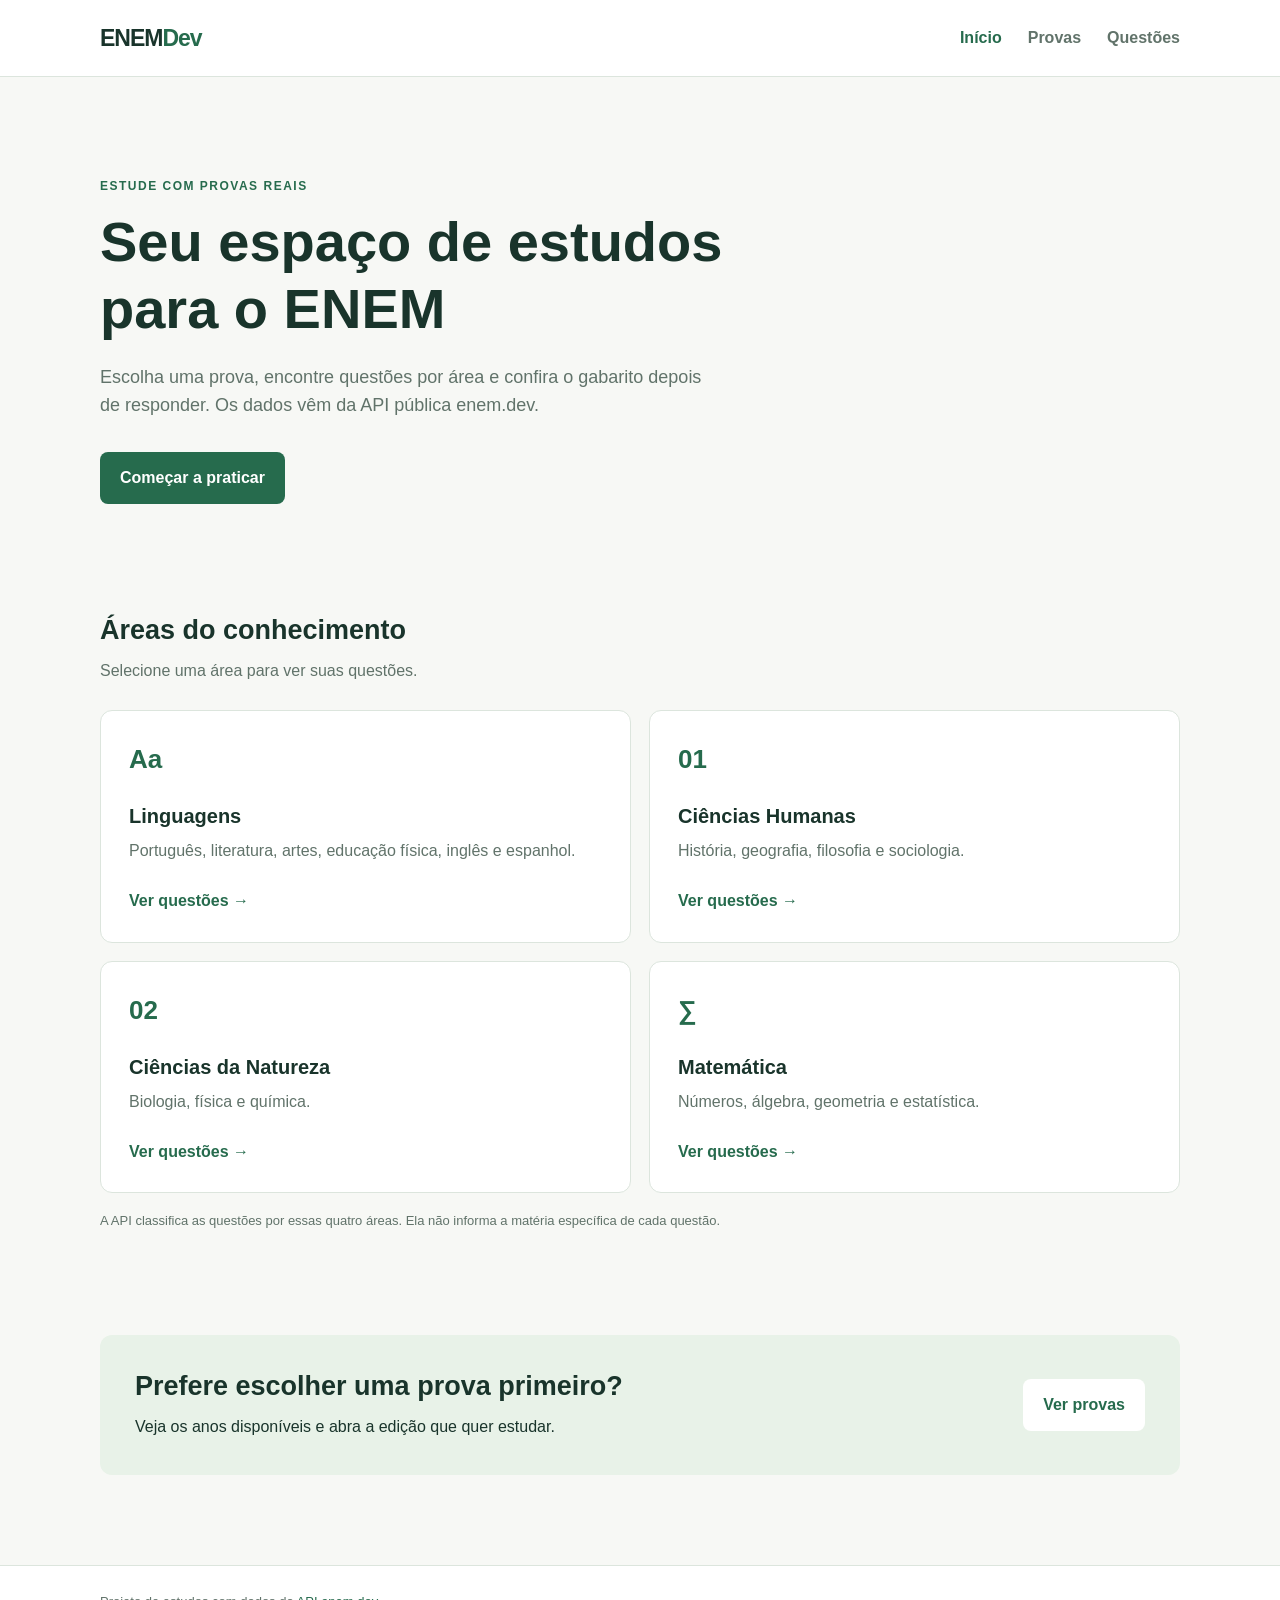
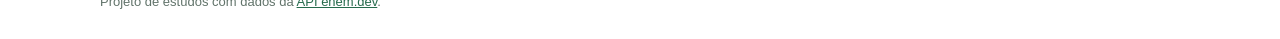
==== web/home.html @ fb2fa078 "terminar" ====
<!DOCTYPE html>
<html lang="pt-BR">

<head>
  <meta charset="UTF-8">
  <meta name="viewport" content="width=device-width, initial-scale=1.0">
  <meta name="description" content="Estude para o ENEM com provas e questões da API enem.dev.">
  <title>Início | ENEM Dev</title>
  <link rel="stylesheet" href="style.css">
</head>

<body>
  <header class="site-header">
    <div class="container header-content">
      <a class="logo" href="home.html">ENEM<span>Dev</span></a>

      <nav aria-label="Navegação principal">
        <a class="active" href="home.html">Início</a>
        <a href="enem.html">Provas</a>
        <a href="questoes.html">Questões</a>
      </nav>
    </div>
  </header>

  <main class="container">
    <section class="intro">
      <p class="tag">ESTUDE COM PROVAS REAIS</p>
      <h1>Seu espaço de estudos para o ENEM</h1>
      <p>
        Escolha uma prova, encontre questões por área e confira o gabarito
        depois de responder. Os dados vêm da API pública enem.dev.
      </p>
      <a class="button" href="questoes.html">Começar a praticar</a>
    </section>

    <section class="section">
      <div class="section-title">
        <h2>Áreas do conhecimento</h2>
        <p>Selecione uma área para ver suas questões.</p>
      </div>

      <div class="area-grid">
        <a class="area-card" href="questoes.html?area=linguagens">
          <span class="area-icon">Aa</span>
          <h3>Linguagens</h3>
          <p>Português, literatura, artes, educação física, inglês e espanhol.</p>
          <span class="card-link">Ver questões →</span>
        </a>

        <a class="area-card" href="questoes.html?area=ciencias-humanas">
          <span class="area-icon">01</span>
          <h3>Ciências Humanas</h3>
          <p>História, geografia, filosofia e sociologia.</p>
          <span class="card-link">Ver questões →</span>
        </a>

        <a class="area-card" href="questoes.html?area=ciencias-natureza">
          <span class="area-icon">02</span>
          <h3>Ciências da Natureza</h3>
          <p>Biologia, física e química.</p>
          <span class="card-link">Ver questões →</span>
        </a>

        <a class="area-card" href="questoes.html?area=matematica">
          <span class="area-icon">∑</span>
          <h3>Matemática</h3>
          <p>Números, álgebra, geometria e estatística.</p>
          <span class="card-link">Ver questões →</span>
        </a>
      </div>

      <p class="note">
        A API classifica as questões por essas quatro áreas. Ela não informa
        a matéria específica de cada questão.
      </p>
    </section>

    <section class="simple-banner">
      <div>
        <h2>Prefere escolher uma prova primeiro?</h2>
        <p>Veja os anos disponíveis e abra a edição que quer estudar.</p>
      </div>
      <a class="button button-light" href="enem.html">Ver provas</a>
    </section>
  </main>

  <footer class="site-footer">
    <div class="container">
      Projeto de estudos com dados da
      <a href="https://docs.enem.dev/introduction" target="_blank" rel="noopener noreferrer">API enem.dev</a>.
    </div>
  </footer>
</body>

</html>
---- web/style.css ----
:root {
  --background: #f7f8f5;
  --surface: #ffffff;
  --text: #19342b;
  --muted: #61736a;
  --border: #dce5dd;
  --green: #266b4d;
  --light-green: #e8f2e8;
}

* {
  box-sizing: border-box;
}

body {
  margin: 0;
  background: var(--background);
  color: var(--text);
  font-family: Arial, Helvetica, sans-serif;
  line-height: 1.6;
}

button,
select {
  font: inherit;
}

a {
  color: inherit;
  text-decoration: none;
}

img {
  max-width: 100%;
  height: auto;
}

[hidden] {
  display: none !important;
}

.container {
  width: min(1080px, calc(100% - 40px));
  margin: 0 auto;
}

.site-header {
  background: var(--surface);
  border-bottom: 1px solid var(--border);
}

.header-content {
  min-height: 76px;
  display: flex;
  align-items: center;
  justify-content: space-between;
  gap: 24px;
}

.logo {
  font-size: 23px;
  font-weight: 800;
  letter-spacing: -1px;
}

.logo span {
  color: var(--green);
}

nav {
  display: flex;
  gap: 26px;
}

nav a {
  color: var(--muted);
  font-weight: 600;
}

nav a:hover,
nav a.active {
  color: var(--green);
}

h1,
h2,
h3 {
  line-height: 1.2;
}

h1 {
  font-size: clamp(36px, 5vw, 56px);
  margin: 12px 0 20px;
}

h2 {
  font-size: 27px;
  margin: 0 0 12px;
}

h3 {
  font-size: 20px;
  margin: 0 0 10px;
}

p {
  margin-top: 0;
}

.tag {
  color: var(--green);
  font-size: 12px;
  font-weight: 800;
  letter-spacing: 1.5px;
}

.intro {
  padding: 100px 0 110px;
  max-width: 720px;
}

.intro > p:not(.tag),
.page-heading > p:not(.tag) {
  color: var(--muted);
  font-size: 18px;
  max-width: 620px;
}

.button {
  display: inline-block;
  border: 0;
  border-radius: 8px;
  background: var(--green);
  color: white;
  padding: 13px 20px;
  font-weight: 700;
  cursor: pointer;
}

.button:hover {
  background: #1b523a;
}

.intro .button {
  margin-top: 14px;
}

.section {
  padding-bottom: 90px;
}

.section-title {
  margin-bottom: 26px;
}

.section-title p,
.note {
  color: var(--muted);
}

.area-grid {
  display: grid;
  grid-template-columns: repeat(2, 1fr);
  gap: 18px;
}

.area-card,
.exam-card,
.question-card,
.detail-box {
  background: var(--surface);
  border: 1px solid var(--border);
  border-radius: 12px;
}

.area-card {
  padding: 28px;
}

.area-card:hover,
.exam-card:hover,
.question-card:hover {
  border-color: var(--green);
}

.area-icon {
  display: inline-block;
  margin-bottom: 24px;
  color: var(--green);
  font-size: 26px;
  font-weight: 800;
}

.area-card p {
  color: var(--muted);
  margin-bottom: 24px;
}

.card-link {
  color: var(--green);
  font-weight: 700;
}

.note {
  font-size: 13px;
  margin-top: 18px;
}

.simple-banner {
  display: flex;
  justify-content: space-between;
  align-items: center;
  gap: 25px;
  margin-bottom: 90px;
  padding: 35px;
  border-radius: 12px;
  background: var(--light-green);
}

.simple-banner p {
  margin-bottom: 0;
}

.button-light {
  background: white;
  color: var(--green);
  white-space: nowrap;
}

.button-light:hover {
  background: #f5faf5;
}

.page-content {
  min-height: calc(100vh - 155px);
  padding-top: 70px;
  padding-bottom: 100px;
}

.page-heading {
  margin-bottom: 45px;
}

.status {
  padding: 16px;
  border-radius: 8px;
  background: var(--light-green);
  color: var(--green);
}

.status.error {
  background: #fff0e9;
  color: #8a3b24;
}

.exam-grid {
  display: grid;
  grid-template-columns: repeat(3, 1fr);
  gap: 16px;
}

.exam-card {
  padding: 25px;
  text-align: left;
  cursor: pointer;
}

.exam-card strong {
  display: block;
  font-size: 26px;
  margin-bottom: 10px;
}

.exam-card span {
  color: var(--muted);
  font-size: 14px;
}

.detail-box {
  margin-top: 35px;
  padding: 30px;
  scroll-margin-top: 24px;
}

.detail-box p {
  color: var(--muted);
}

.chips {
  display: flex;
  flex-wrap: wrap;
  gap: 8px;
  margin: 22px 0 28px;
}

.chips span {
  border-radius: 30px;
  background: var(--light-green);
  padding: 8px 12px;
  color: var(--green);
  font-size: 13px;
  font-weight: 700;
}

.filters {
  display: grid;
  grid-template-columns: repeat(3, 1fr);
  gap: 16px;
}

.filters label {
  font-size: 14px;
  font-weight: 700;
}

.filters select {
  display: block;
  width: 100%;
  margin-top: 8px;
  padding: 12px;
  border: 1px solid var(--border);
  border-radius: 8px;
  background: white;
  color: var(--text);
}

.question-list {
  display: grid;
  gap: 12px;
}

.question-card {
  width: 100%;
  padding: 18px 22px;
  text-align: left;
  cursor: pointer;
}

.question-card strong {
  display: block;
  font-size: 17px;
}

.question-card span {
  color: var(--muted);
  font-size: 13px;
}

.pagination {
  display: flex;
  justify-content: space-between;
  align-items: center;
  gap: 12px;
  margin-top: 25px;
}

.pagination button,
.close-button {
  border: 1px solid var(--border);
  border-radius: 8px;
  background: white;
  padding: 9px 13px;
  cursor: pointer;
}

.pagination button:disabled {
  opacity: 0.4;
  cursor: default;
}

.detail-header {
  display: flex;
  justify-content: space-between;
  gap: 16px;
}

.close-button {
  align-self: flex-start;
  font-size: 24px;
  line-height: 1;
}

.question-detail #enunciado p,
.question-detail #enunciado div {
  color: var(--text);
}

.question-detail img {
  display: block;
  max-height: 500px;
  margin: 16px 0;
}

.alternative {
  display: flex;
  gap: 14px;
  width: 100%;
  margin-top: 10px;
  padding: 14px;
  border: 1px solid var(--border);
  border-radius: 8px;
  background: white;
  text-align: left;
  cursor: pointer;
}

.alternative strong {
  color: var(--green);
}

.alternative.correct {
  border-color: #41905d;
  background: #ebf7ee;
}

.alternative.wrong {
  border-color: #d2785c;
  background: #fff0e9;
}

.answer-message {
  margin: 20px 0 0;
  font-weight: 700;
}

.site-footer {
  border-top: 1px solid var(--border);
  background: white;
  color: var(--muted);
  font-size: 13px;
  padding: 26px 0;
}

.site-footer a {
  color: var(--green);
  text-decoration: underline;
}

@media (max-width: 700px) {
  .header-content,
  .simple-banner {
    flex-direction: column;
    align-items: flex-start;
    padding-top: 18px;
    padding-bottom: 18px;
  }

  nav {
    gap: 18px;
  }

  .intro {
    padding: 70px 0;
  }

  .area-grid,
  .exam-grid,
  .filters {
    grid-template-columns: 1fr;
  }

  .page-content {
    padding-top: 50px;
  }
}
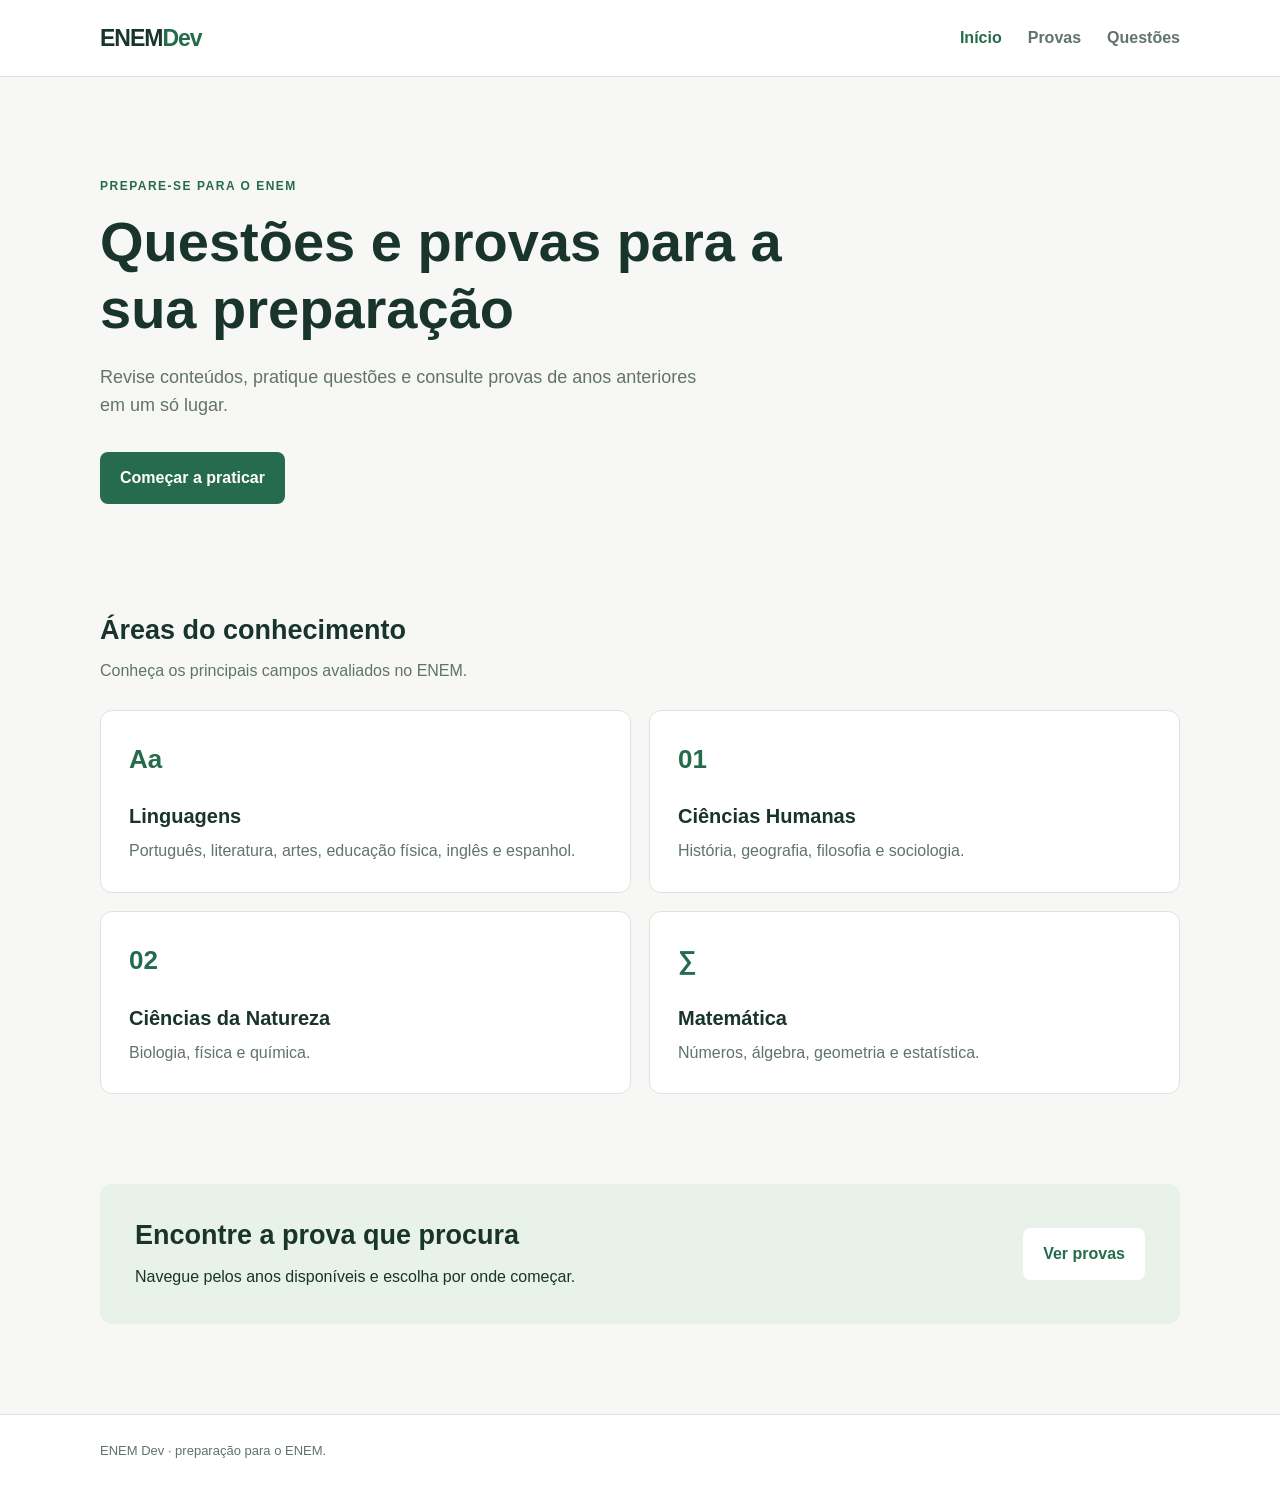
==== commit 8d1c7949: "site enemdev" ====
--- a/web/home.html
+++ b/web/home.html
@@ -4,7 +4,7 @@
 <head>
   <meta charset="UTF-8">
   <meta name="viewport" content="width=device-width, initial-scale=1.0">
-  <meta name="description" content="Estude para o ENEM com provas e questões da API enem.dev.">
+  <meta name="description" content="Pratique com provas e questões de anos anteriores do ENEM.">
   <title>Início | ENEM Dev</title>
   <link rel="stylesheet" href="style.css">
 </head>
@@ -24,11 +24,11 @@
 
   <main class="container">
     <section class="intro">
-      <p class="tag">ESTUDE COM PROVAS REAIS</p>
-      <h1>Seu espaço de estudos para o ENEM</h1>
+      <p class="tag">PREPARE-SE PARA O ENEM</p>
+      <h1>Questões e provas para a sua preparação</h1>
       <p>
-        Escolha uma prova, encontre questões por área e confira o gabarito
-        depois de responder. Os dados vêm da API pública enem.dev.
+        Revise conteúdos, pratique questões e consulte provas de anos anteriores
+        em um só lugar.
       </p>
       <a class="button" href="questoes.html">Começar a praticar</a>
     </section>
@@ -36,49 +36,40 @@
     <section class="section">
       <div class="section-title">
         <h2>Áreas do conhecimento</h2>
-        <p>Selecione uma área para ver suas questões.</p>
+        <p>Conheça os principais campos avaliados no ENEM.</p>
       </div>
 
       <div class="area-grid">
-        <a class="area-card" href="questoes.html?area=linguagens">
+        <article class="area-card">
           <span class="area-icon">Aa</span>
           <h3>Linguagens</h3>
           <p>Português, literatura, artes, educação física, inglês e espanhol.</p>
-          <span class="card-link">Ver questões →</span>
-        </a>
+        </article>
 
-        <a class="area-card" href="questoes.html?area=ciencias-humanas">
+        <article class="area-card">
           <span class="area-icon">01</span>
           <h3>Ciências Humanas</h3>
           <p>História, geografia, filosofia e sociologia.</p>
-          <span class="card-link">Ver questões →</span>
-        </a>
+        </article>
 
-        <a class="area-card" href="questoes.html?area=ciencias-natureza">
+        <article class="area-card">
           <span class="area-icon">02</span>
           <h3>Ciências da Natureza</h3>
           <p>Biologia, física e química.</p>
-          <span class="card-link">Ver questões →</span>
-        </a>
+        </article>
 
-        <a class="area-card" href="questoes.html?area=matematica">
+        <article class="area-card">
           <span class="area-icon">∑</span>
           <h3>Matemática</h3>
           <p>Números, álgebra, geometria e estatística.</p>
-          <span class="card-link">Ver questões →</span>
-        </a>
+        </article>
       </div>
-
-      <p class="note">
-        A API classifica as questões por essas quatro áreas. Ela não informa
-        a matéria específica de cada questão.
-      </p>
     </section>
 
     <section class="simple-banner">
       <div>
-        <h2>Prefere escolher uma prova primeiro?</h2>
-        <p>Veja os anos disponíveis e abra a edição que quer estudar.</p>
+        <h2>Encontre a prova que procura</h2>
+        <p>Navegue pelos anos disponíveis e escolha por onde começar.</p>
       </div>
       <a class="button button-light" href="enem.html">Ver provas</a>
     </section>
@@ -86,8 +77,7 @@
 
   <footer class="site-footer">
     <div class="container">
-      Projeto de estudos com dados da
-      <a href="https://docs.enem.dev/introduction" target="_blank" rel="noopener noreferrer">API enem.dev</a>.
+      ENEM Dev · preparação para o ENEM.
     </div>
   </footer>
 </body>
--- a/web/style.css
+++ b/web/style.css
@@ -177,7 +177,6 @@
   padding: 28px;
 }
 
-.area-card:hover,
 .exam-card:hover,
 .question-card:hover {
   border-color: var(--green);
@@ -193,12 +192,7 @@
 
 .area-card p {
   color: var(--muted);
-  margin-bottom: 24px;
-}
-
-.card-link {
-  color: var(--green);
-  font-weight: 700;
+  margin-bottom: 0;
 }
 
 .note {
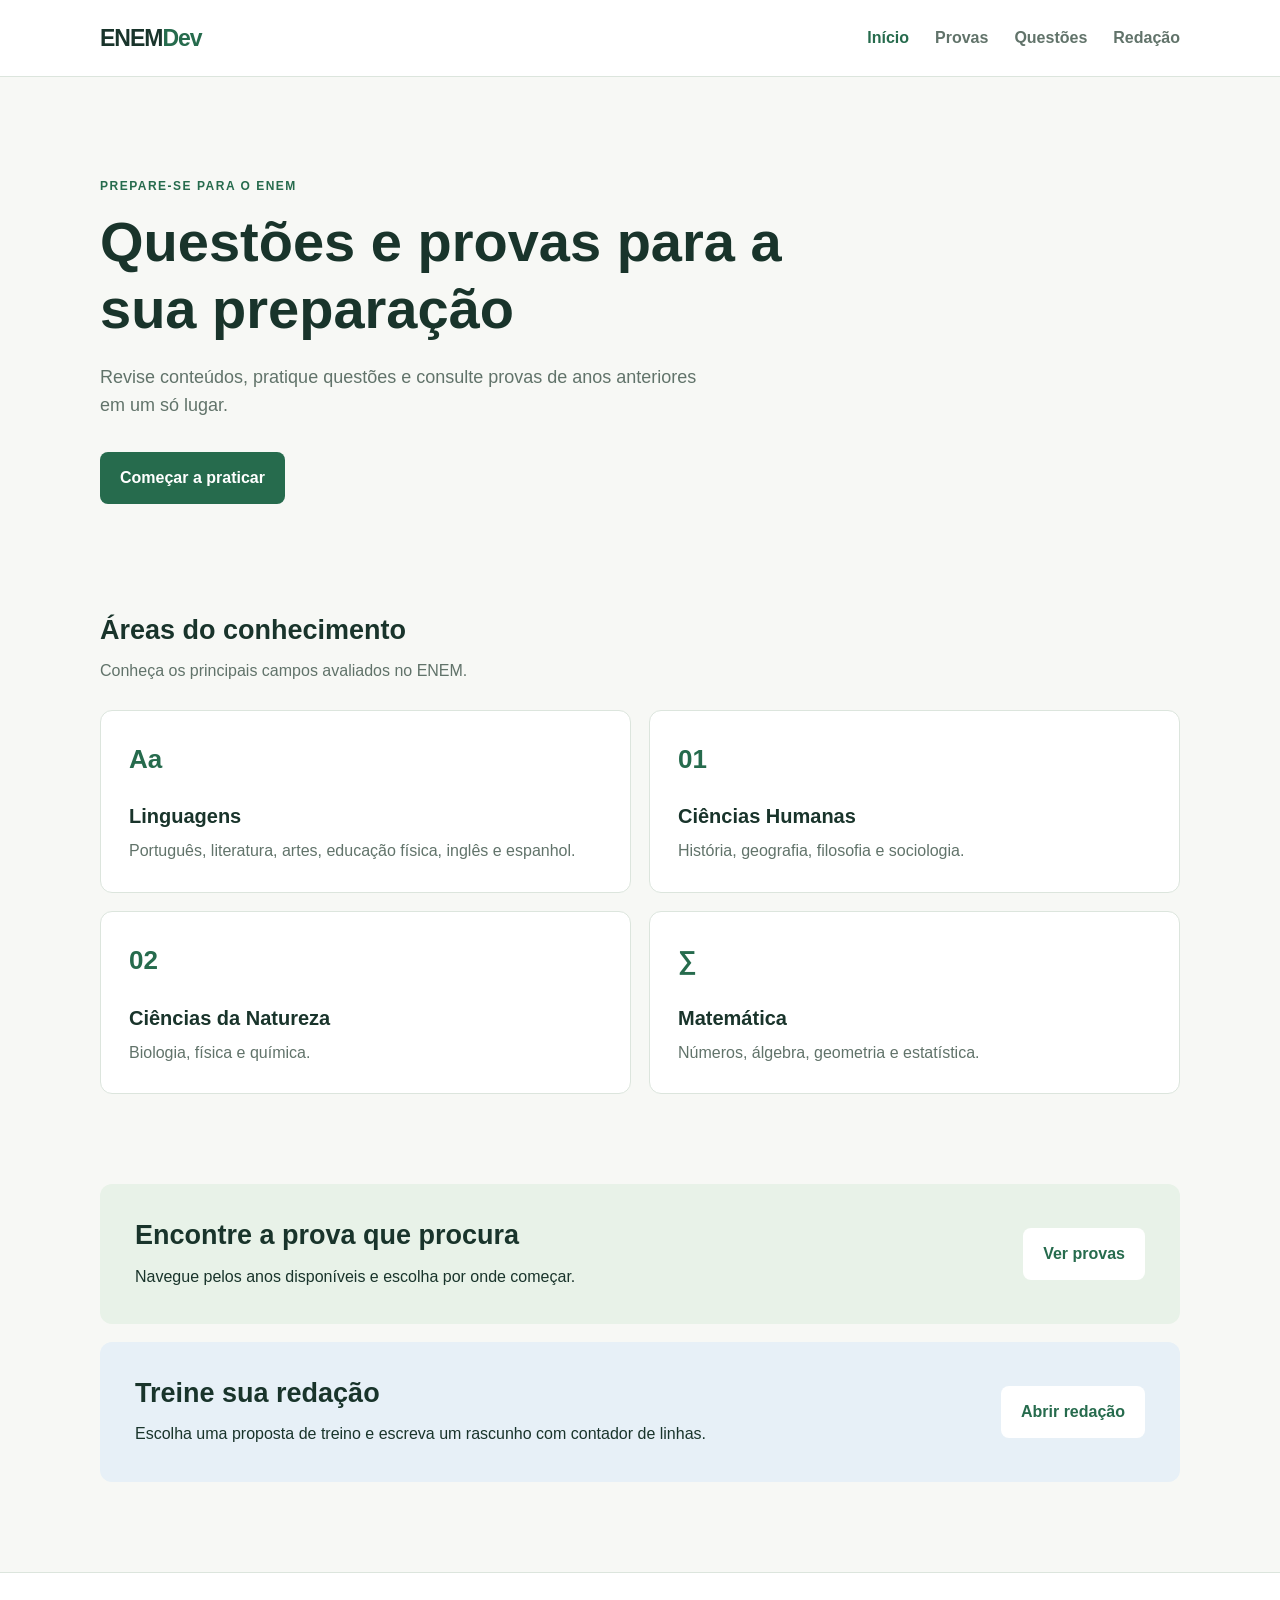
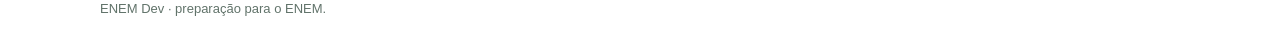
==== commit 0963a87e: "redacao" ====
--- a/web/home.html
+++ b/web/home.html
@@ -18,6 +18,7 @@
         <a class="active" href="home.html">Início</a>
         <a href="enem.html">Provas</a>
         <a href="questoes.html">Questões</a>
+        <a href="redacao.html">Redação</a>
       </nav>
     </div>
   </header>
@@ -66,12 +67,20 @@
       </div>
     </section>
 
-    <section class="simple-banner">
+    <section class="simple-banner proof-banner">
       <div>
         <h2>Encontre a prova que procura</h2>
         <p>Navegue pelos anos disponíveis e escolha por onde começar.</p>
       </div>
       <a class="button button-light" href="enem.html">Ver provas</a>
+    </section>
+
+    <section class="simple-banner writing-banner">
+      <div>
+        <h2>Treine sua redação</h2>
+        <p>Escolha uma proposta de treino e escreva um rascunho com contador de linhas.</p>
+      </div>
+      <a class="button button-light" href="redacao.html">Abrir redação</a>
     </section>
   </main>
 
--- a/web/style.css
+++ b/web/style.css
@@ -215,6 +215,14 @@
   margin-bottom: 0;
 }
 
+.proof-banner {
+  margin-bottom: 18px;
+}
+
+.writing-banner {
+  background: #e7f0f7;
+}
+
 .button-light {
   background: white;
   color: var(--green);
@@ -362,16 +370,79 @@
   cursor: default;
 }
 
-.detail-header {
+.question-detail {
+  position: fixed;
+  inset: 0;
+  width: 100vw;
+  height: 100vh;
+  height: 100dvh;
+  max-width: none;
+  max-height: none;
+  margin: 0;
+  padding: 0;
+  border: 0;
+  border-radius: 0;
+  background: var(--background);
+  color: var(--text);
+  overflow-y: auto;
+}
+
+body.question-open {
+  overflow: hidden;
+}
+
+.question-topbar {
+  position: sticky;
+  top: 0;
+  z-index: 2;
+  background: white;
+  border-bottom: 1px solid var(--border);
+}
+
+.question-topbar-inner {
   display: flex;
+  align-items: center;
   justify-content: space-between;
+  width: min(1080px, 100%);
+  min-height: 72px;
+  margin: 0 auto;
+  padding: 12px 24px;
   gap: 16px;
 }
 
+.question-topbar-inner > span {
+  color: var(--muted);
+  font-size: 14px;
+  font-weight: 700;
+}
+
+.question-topbar-actions {
+  display: flex;
+  align-items: center;
+  gap: 10px;
+}
+
+.question-topbar-actions .button,
+.question-topbar-actions .secondary-button {
+  padding: 9px 13px;
+}
+
 .close-button {
-  align-self: flex-start;
   font-size: 24px;
   line-height: 1;
+}
+
+.question-content {
+  width: min(860px, calc(100% - 40px));
+  margin: 32px auto 80px;
+  padding: 34px;
+  border: 1px solid var(--border);
+  border-radius: 12px;
+  background: white;
+}
+
+.question-content h2 {
+  margin-bottom: 26px;
 }
 
 .question-detail #enunciado p,
@@ -417,6 +488,17 @@
   font-weight: 700;
 }
 
+.question-topbar-actions button:disabled {
+  opacity: 0.5;
+  cursor: wait;
+}
+
+.question-end {
+  margin-top: 24px;
+  color: var(--green);
+  font-weight: 700;
+}
+
 .site-footer {
   border-top: 1px solid var(--border);
   background: white;
@@ -428,6 +510,267 @@
 .site-footer a {
   color: var(--green);
   text-decoration: underline;
+}
+
+.writing-info {
+  padding: 24px 28px;
+  border: 1px solid #cbded1;
+  border-radius: 12px;
+  background: var(--light-green);
+}
+
+.writing-info p {
+  max-width: 820px;
+  margin: 8px 0;
+}
+
+.writing-info a {
+  color: var(--green);
+  font-weight: 700;
+  text-decoration: underline;
+}
+
+.writing-section {
+  padding-top: 65px;
+  padding-bottom: 0;
+}
+
+.theme-grid {
+  display: grid;
+  grid-template-columns: repeat(2, 1fr);
+  gap: 14px;
+}
+
+.theme-card {
+  min-height: 135px;
+  padding: 22px;
+  border: 1px solid var(--border);
+  border-radius: 12px;
+  background: white;
+  color: var(--text);
+  text-align: left;
+  cursor: pointer;
+}
+
+.theme-card:hover,
+.theme-card[aria-pressed="true"] {
+  border-color: var(--green);
+  background: #f4faf4;
+}
+
+.theme-card span {
+  display: block;
+  margin-bottom: 10px;
+  color: var(--green);
+  font-size: 11px;
+  font-weight: 800;
+  letter-spacing: 1px;
+}
+
+.theme-card strong {
+  display: block;
+  font-size: 17px;
+  line-height: 1.4;
+}
+
+.custom-theme {
+  display: block;
+  margin-top: 24px;
+  font-weight: 700;
+}
+
+.custom-theme input {
+  display: block;
+  width: 100%;
+  margin-top: 8px;
+  padding: 13px 15px;
+  border: 1px solid var(--border);
+  border-radius: 8px;
+  background: white;
+  font: inherit;
+}
+
+.editor-toolbar {
+  display: grid;
+  grid-template-columns: 170px 170px max-content max-content;
+  align-items: end;
+  gap: 12px;
+  max-width: 820px;
+  margin: 24px 0;
+}
+
+.editor-toolbar label {
+  font-size: 13px;
+  font-weight: 700;
+}
+
+.editor-toolbar select {
+  display: block;
+  min-width: 145px;
+  margin-top: 6px;
+  padding: 10px;
+  border: 1px solid var(--border);
+  border-radius: 8px;
+  background: white;
+}
+
+.secondary-button {
+  padding: 10px 14px;
+  border: 1px solid var(--border);
+  border-radius: 8px;
+  background: white;
+  color: var(--green);
+  font-weight: 700;
+  cursor: pointer;
+}
+
+.secondary-button:hover {
+  border-color: var(--green);
+}
+
+.editor-label {
+  display: block;
+  margin-bottom: 4px;
+  font-weight: 700;
+}
+
+.editor-hint {
+  max-width: 820px;
+  margin-bottom: 12px;
+  color: var(--muted);
+  font-size: 13px;
+}
+
+.writing-sheet {
+  width: min(820px, 100%);
+}
+
+.paper {
+  --paper-line: 32px;
+  position: relative;
+  width: 100%;
+  height: 1012px;
+  overflow: hidden;
+  border: 1px solid #cbd9d0;
+  border-radius: 8px;
+  background: #fffefa;
+  box-shadow: 0 12px 30px rgba(25, 52, 43, 0.07);
+}
+
+.paper::before {
+  content: '';
+  position: absolute;
+  z-index: 1;
+  top: 0;
+  bottom: 0;
+  left: 57px;
+  width: 1px;
+  background: #e6b9ac;
+  pointer-events: none;
+}
+
+.paper::after {
+  content: 'FOLHA DE RASCUNHO · 30 LINHAS';
+  position: absolute;
+  top: 7px;
+  right: 18px;
+  color: #8ca299;
+  font-size: 10px;
+  font-weight: 700;
+  letter-spacing: 1px;
+  pointer-events: none;
+}
+
+.paper:focus-within {
+  outline: 2px solid var(--green);
+  outline-offset: 2px;
+}
+
+#rascunho {
+  display: block;
+  width: 100%;
+  height: 100%;
+  padding: 26px 24px 26px 74px;
+  border: 0;
+  border-radius: 0;
+  background-color: transparent;
+  background-image:
+    linear-gradient(to bottom, #fffefa 0 26px, transparent 26px),
+    repeating-linear-gradient(
+      to bottom,
+      transparent 0,
+      transparent 31px,
+      #dce7e1 31px,
+      #dce7e1 32px
+    );
+  background-position: 0 0, 0 26px;
+  background-repeat: no-repeat, repeat;
+  color: var(--text);
+  line-height: var(--paper-line);
+  tab-size: 4;
+  resize: none;
+  overflow-y: auto;
+}
+
+.custom-theme input:focus,
+.editor-toolbar select:focus {
+  outline: 2px solid var(--green);
+  outline-offset: 2px;
+}
+
+.editor-measure {
+  position: absolute;
+  top: -9999px;
+  left: 0;
+  box-sizing: border-box;
+  height: auto;
+  border: 0;
+  visibility: hidden;
+  white-space: pre-wrap;
+  overflow-wrap: break-word;
+  tab-size: 4;
+}
+
+.editor-stats {
+  display: grid;
+  grid-template-columns: repeat(3, max-content);
+  gap: 22px;
+  margin: 16px 0 10px;
+  color: var(--muted);
+  font-size: 13px;
+  font-weight: 700;
+}
+
+.editor-stats.over-limit {
+  color: #a53b2b;
+}
+
+.line-progress {
+  height: 7px;
+  overflow: hidden;
+  border-radius: 20px;
+  background: var(--border);
+}
+
+.line-progress span {
+  display: block;
+  width: 0;
+  height: 100%;
+  background: var(--green);
+  transition: width 0.2s;
+}
+
+.line-progress.over-limit span {
+  background: #c75a42;
+}
+
+.line-warning {
+  margin: 16px 0;
+  padding: 14px 16px;
+  border-radius: 8px;
+  background: #fff0e9;
+  color: #8a3b24;
+  font-weight: 700;
 }
 
 @media (max-width: 700px) {
@@ -449,11 +792,50 @@
 
   .area-grid,
   .exam-grid,
-  .filters {
+  .filters,
+  .theme-grid {
     grid-template-columns: 1fr;
   }
 
   .page-content {
     padding-top: 50px;
   }
-}
+
+  .editor-toolbar {
+    grid-template-columns: repeat(2, minmax(0, 1fr));
+  }
+
+  .editor-toolbar select,
+  .editor-toolbar button {
+    width: 100%;
+  }
+
+  .paper::before {
+    left: 40px;
+  }
+
+  #rascunho {
+    padding-left: 52px;
+  }
+
+  .editor-stats {
+    grid-template-columns: 1fr;
+    gap: 4px;
+  }
+
+  .question-topbar-inner {
+    display: block;
+    padding: 12px 16px;
+  }
+
+  .question-topbar-actions {
+    justify-content: space-between;
+    margin-top: 8px;
+  }
+
+  .question-content {
+    width: calc(100% - 24px);
+    margin: 16px auto 40px;
+    padding: 20px;
+  }
+}
